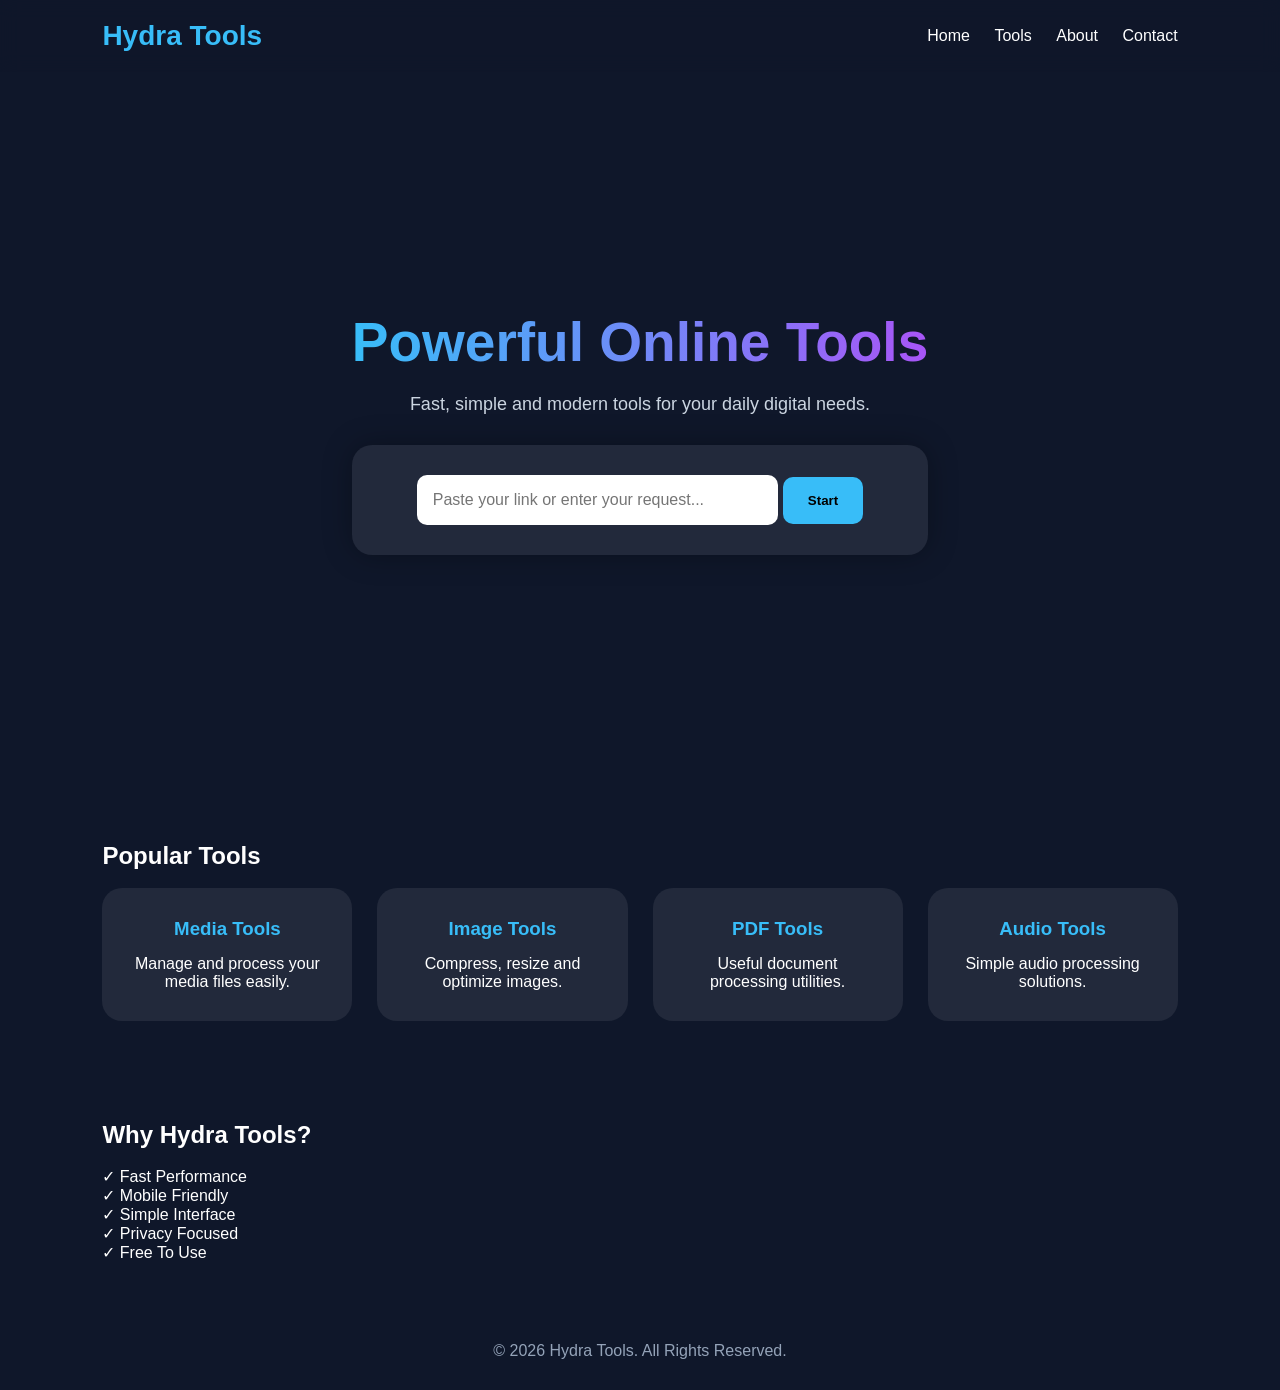
==== index.html @ b273da06 "Create index.html" ====
<!DOCTYPE html>
<html lang="en">
<head>
<meta charset="UTF-8">
<meta name="viewport" content="width=device-width, initial-scale=1.0">

<title>Hydra Tools - All In One Media Tools</title>

<meta name="description" content="Hydra Tools provides fast, simple and powerful online media tools.">
<meta name="keywords" content="online tools, media tools, converter, downloader tools">

<link rel="icon" href="https://cdn-icons-png.flaticon.com/512/2991/2991148.png">

<style>

*{
    margin:0;
    padding:0;
    box-sizing:border-box;
    font-family:Arial, Helvetica, sans-serif;
}

body{
    background:#0f172a;
    color:white;
    min-height:100vh;
}

/* Navbar */

nav{
    width:100%;
    padding:20px 8%;
    display:flex;
    justify-content:space-between;
    align-items:center;
    background:rgba(15,23,42,.8);
    backdrop-filter:blur(10px);
    position:sticky;
    top:0;
}

.logo{
    font-size:28px;
    font-weight:bold;
    color:#38bdf8;
}

nav a{
    color:white;
    text-decoration:none;
    margin-left:20px;
}


/* Hero */

.hero{

    min-height:80vh;
    display:flex;
    justify-content:center;
    align-items:center;
    text-align:center;
    padding:40px 10%;

}


.hero h1{

    font-size:55px;
    background:linear-gradient(90deg,#38bdf8,#a855f7);
    -webkit-background-clip:text;
    color:transparent;

}


.hero p{

    margin:20px auto;
    max-width:700px;
    color:#cbd5e1;
    font-size:18px;

}


/* Search Box */

.tool-box{

    margin-top:30px;
    background:rgba(255,255,255,.08);
    padding:30px;
    border-radius:20px;
    box-shadow:0 0 30px rgba(0,0,0,.3);

}


input{

    width:70%;
    padding:16px;
    border-radius:10px;
    border:none;
    outline:none;
    font-size:16px;

}


button{

    padding:16px 25px;
    border:none;
    border-radius:10px;
    background:#38bdf8;
    cursor:pointer;
    font-weight:bold;

}


/* Cards */

section{

    padding:50px 8%;

}


.cards{

    display:grid;
    grid-template-columns:
    repeat(auto-fit,minmax(250px,1fr));

    gap:25px;

}


.card{

    background:rgba(255,255,255,.08);
    padding:30px;
    border-radius:20px;
    text-align:center;
    transition:.3s;

}


.card:hover{

    transform:translateY(-10px);

}


.card h3{

    margin-bottom:15px;
    color:#38bdf8;

}


/* Footer */


footer{

    text-align:center;
    padding:30px;
    color:#94a3b8;

}



/* Mobile */

@media(max-width:700px){

.hero h1{
    font-size:35px;
}

input{
    width:100%;
    margin-bottom:15px;
}

nav{
    flex-direction:column;
}

}


</style>

</head>


<body>


<nav>

<div class="logo">
Hydra Tools
</div>


<div>

<a href="#">Home</a>
<a href="#tools">Tools</a>
<a href="about.html">About</a>
<a href="contact.html">Contact</a>

</div>


</nav>



<div class="hero">


<div>


<h1>
Powerful Online Tools
</h1>


<p>
Fast, simple and modern tools for your daily digital needs.
</p>



<div class="tool-box">


<input 
placeholder="Paste your link or enter your request...">


<button>
Start
</button>


</div>


</div>


</div>




<section id="tools">


<h2>
Popular Tools
</h2>


<br>


<div class="cards">


<div class="card">

<h3>
Media Tools
</h3>

<p>
Manage and process your media files easily.
</p>

</div>



<div class="card">

<h3>
Image Tools
</h3>

<p>
Compress, resize and optimize images.
</p>

</div>



<div class="card">

<h3>
PDF Tools
</h3>

<p>
Useful document processing utilities.
</p>

</div>



<div class="card">

<h3>
Audio Tools
</h3>

<p>
Simple audio processing solutions.
</p>

</div>


</div>


</section>





<section>


<h2>
Why Hydra Tools?
</h2>

<br>


<p>
✓ Fast Performance<br>
✓ Mobile Friendly<br>
✓ Simple Interface<br>
✓ Privacy Focused<br>
✓ Free To Use
</p>


</section>




<footer>

© 2026 Hydra Tools. All Rights Reserved.

</footer>




</body>
</html>
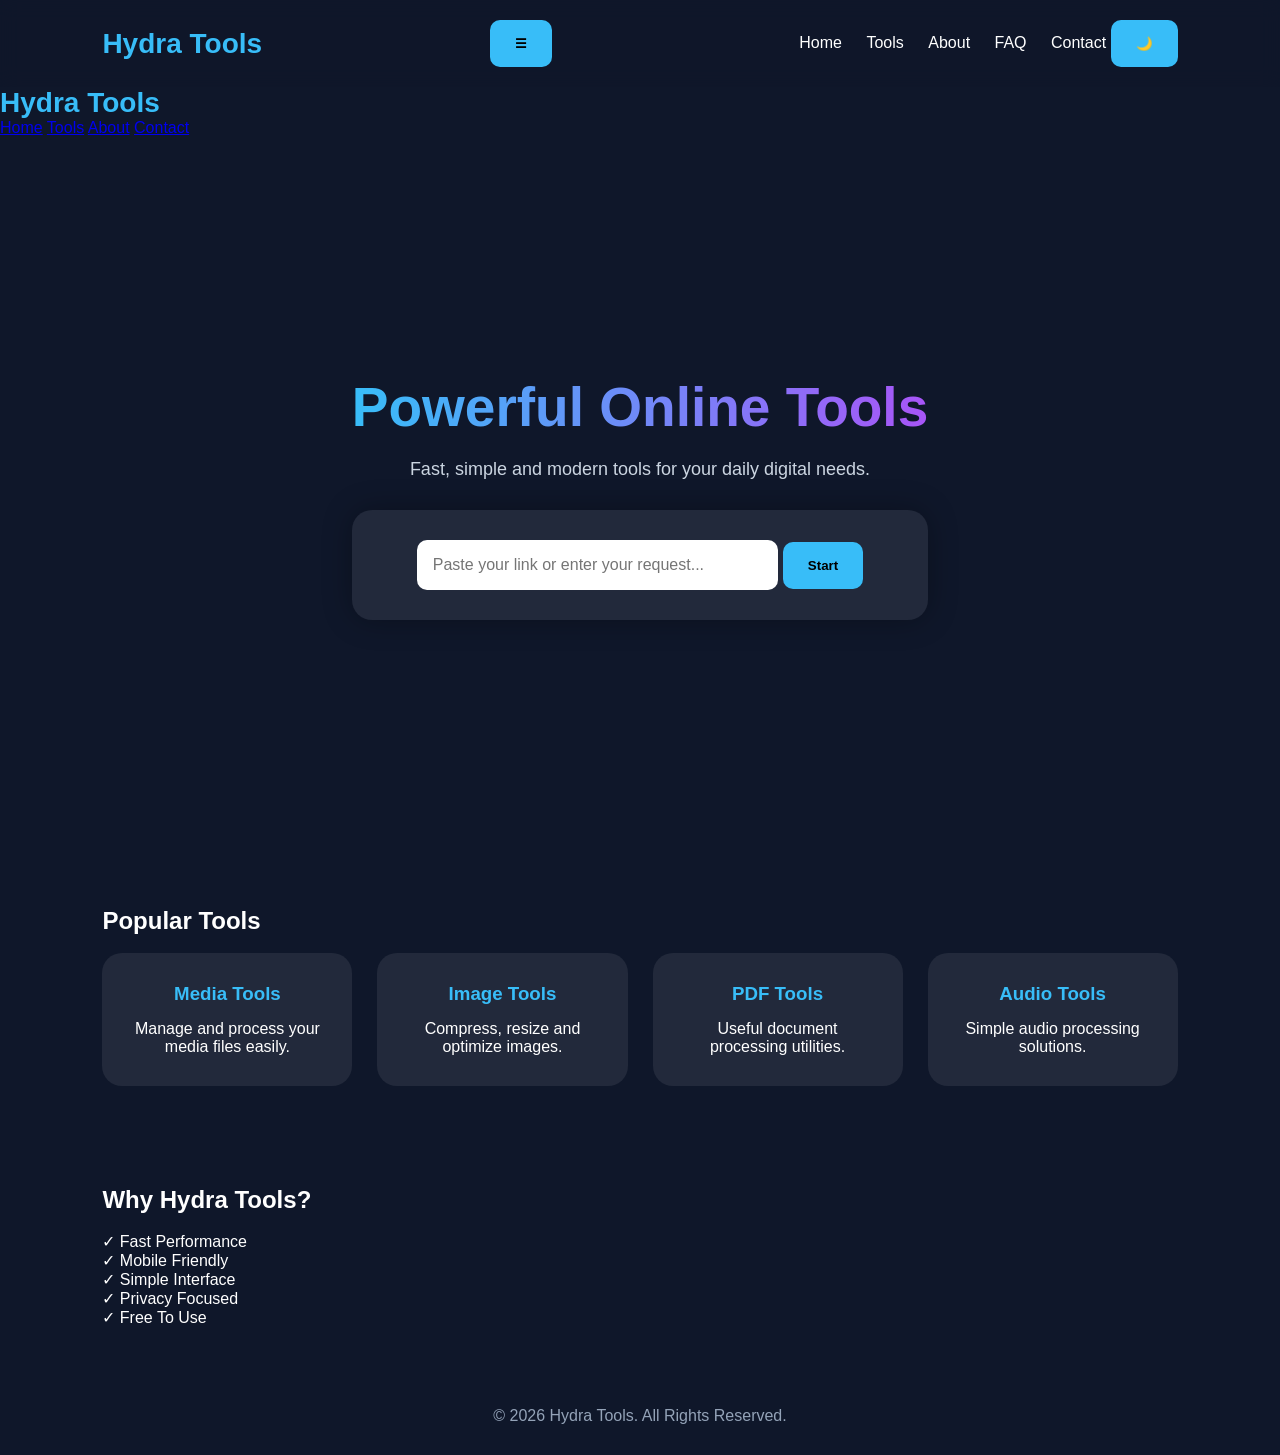
==== commit d89a1037: "Update index.html" ====
--- a/index.html
+++ b/index.html
@@ -211,7 +211,7 @@
 <body>
 
 
-<nav>
+<nav>  <div class="logo"> Hydra Tools </div>   <button class="menu-btn" id="menuBtn"> ☰ </button>   <div class="nav-links" id="navLinks">  <a href="index.html">Home</a>  <a href="tools.html">Tools</a>  <a href="about.html">About</a>  <a href="faq.html">FAQ</a>  <a href="contact.html">Contact</a>   <button id="themeToggle"> 🌙 </button>   </div>   </nav>
 
 <div class="logo">
 Hydra Tools
